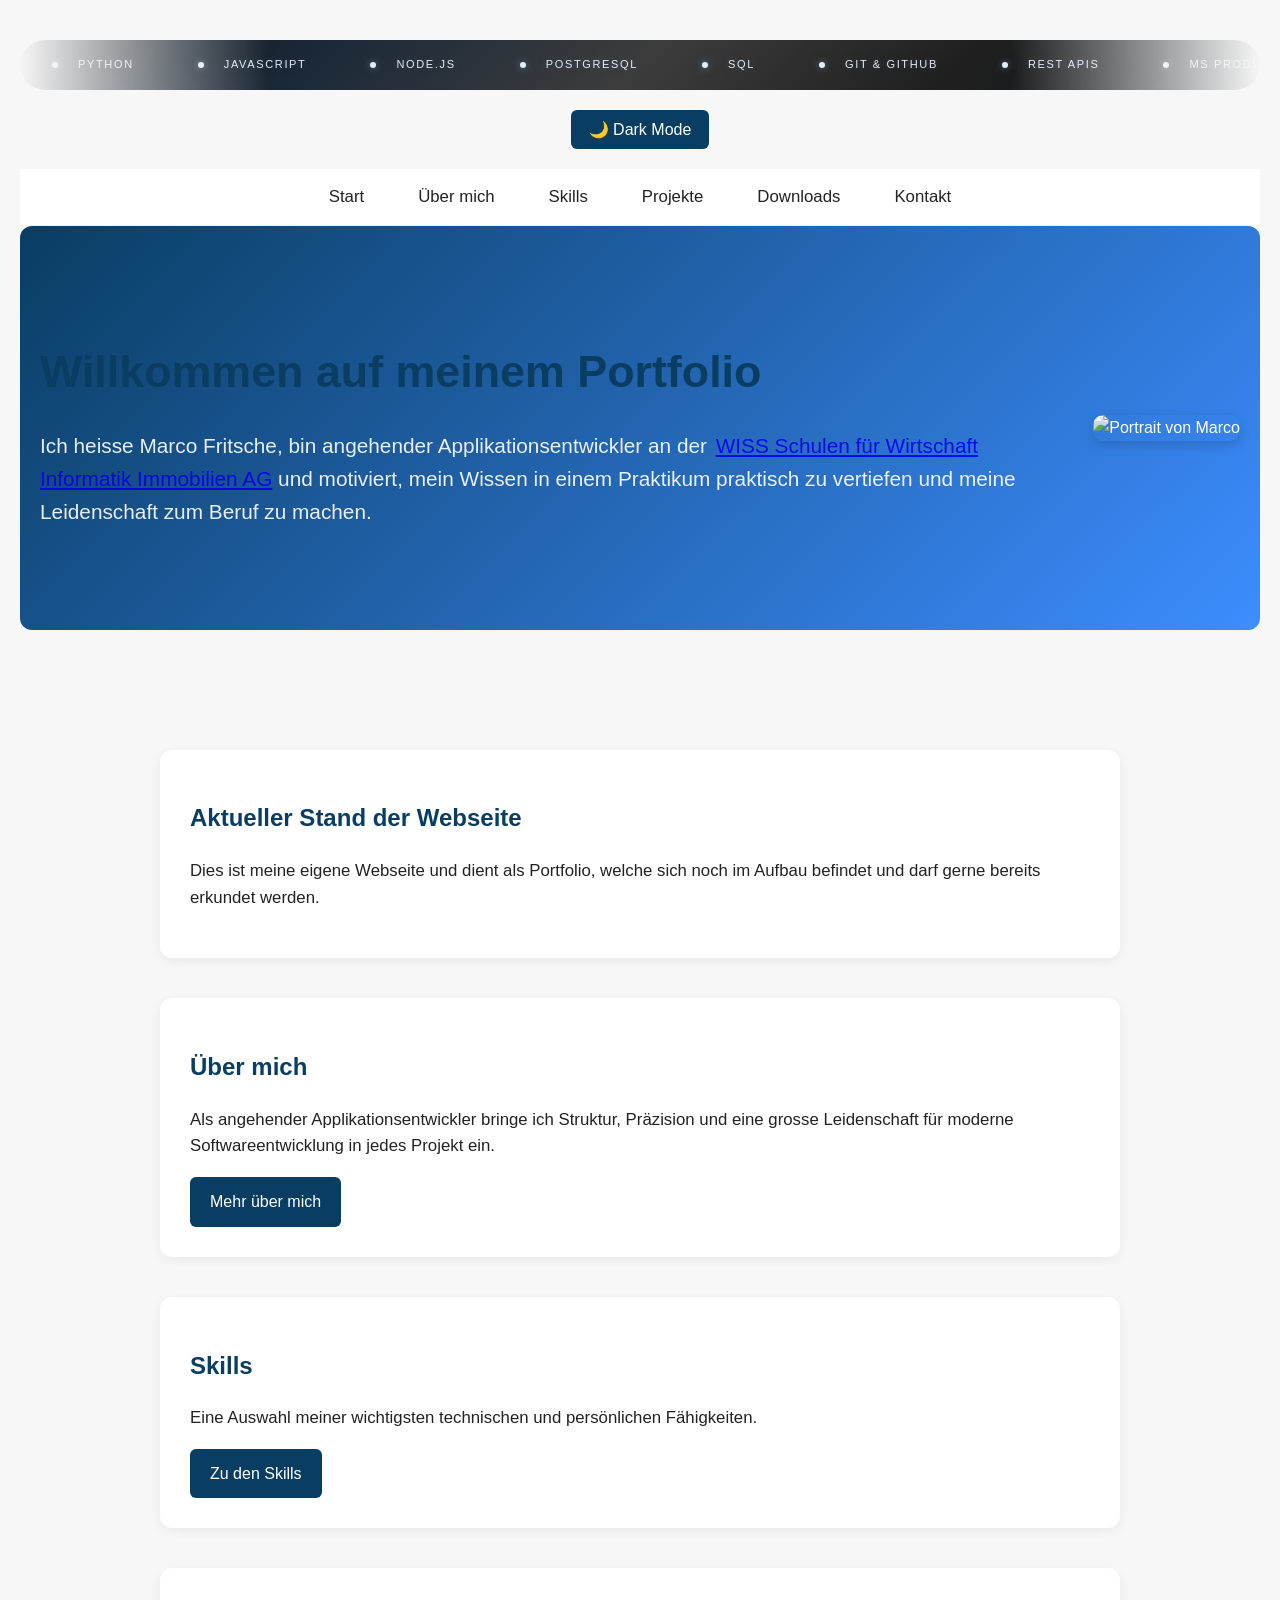
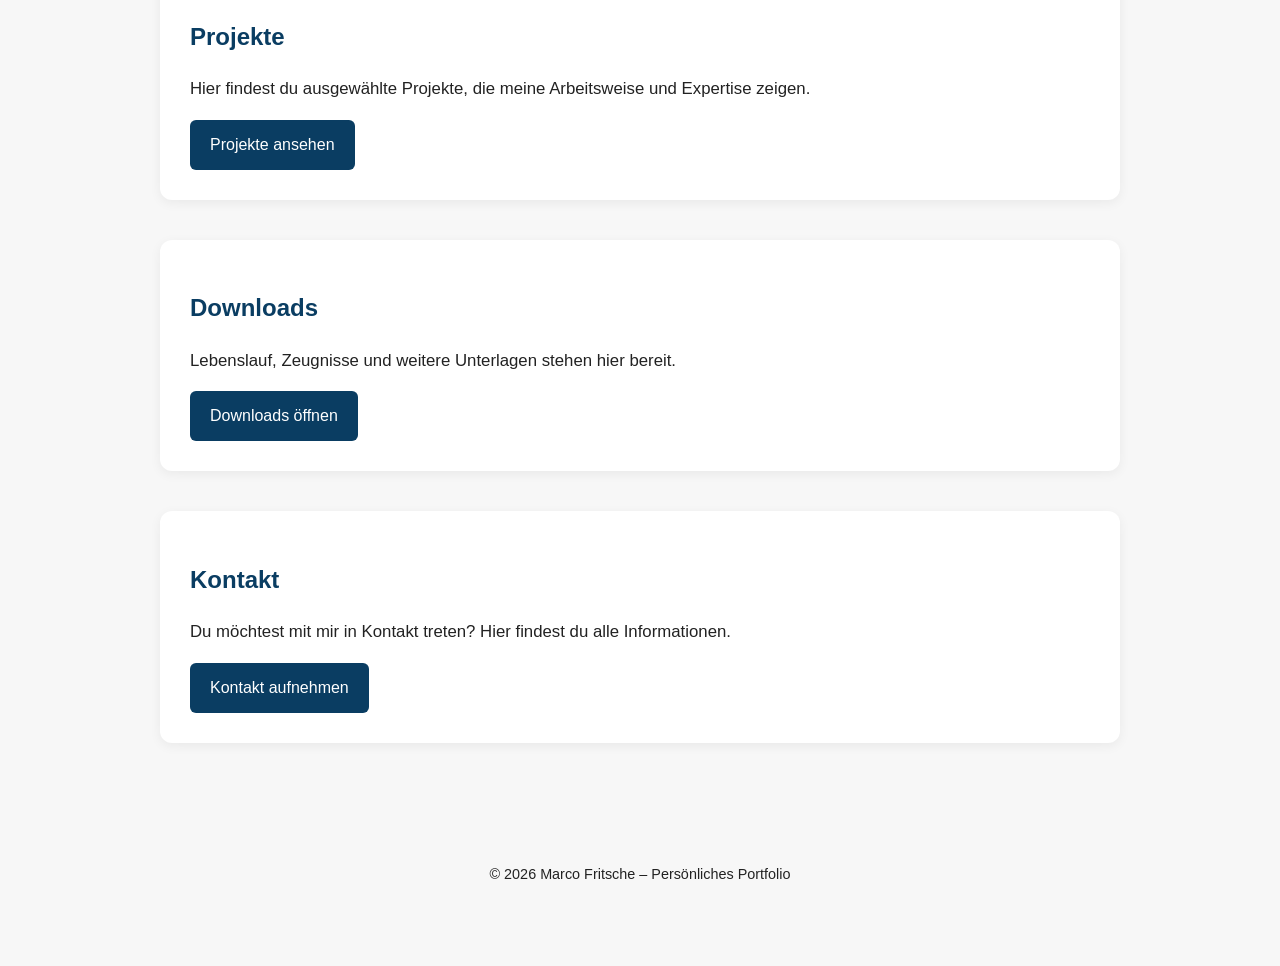
==== index.html @ 76f6f0ca "Löschung der Loginseason" ====
<!DOCTYPE html>
<html lang="de">
<head>
  <meta charset="UTF-8">
  <meta name="viewport" content="width=device-width, initial-scale=1.0">
  <title>Portfolio – Marco</title>
  <link rel="stylesheet" href="style.css">
</head>
<body>

<!-- Marquee -->
<div class="marquee-wrapper">
  <div class="marquee-track">
    <!-- doubled for seamless loop -->
    <span class="marquee-item"><span class="marquee-dot"></span>Python</span>
    <span class="marquee-item"><span class="marquee-dot"></span>JavaScript</span>
    <span class="marquee-item"><span class="marquee-dot"></span>Node.js</span>
    <span class="marquee-item"><span class="marquee-dot"></span>PostgreSQL</span>
    <span class="marquee-item"><span class="marquee-dot"></span>SQL</span>
    <span class="marquee-item"><span class="marquee-dot"></span>Git & GitHub</span>
    <span class="marquee-item"><span class="marquee-dot"></span>REST APIs</span>
    <span class="marquee-item"><span class="marquee-dot"></span>MS Products</span>
    <span class="marquee-item"><span class="marquee-dot"></span>Virtualisierung (VMware & VirtualBox)</span>
    <!-- zweiter Durchlauf -->
    <span class="marquee-item"><span class="marquee-dot"></span>Python</span>
    <span class="marquee-item"><span class="marquee-dot"></span>JavaScript</span>
    <span class="marquee-item"><span class="marquee-dot"></span>Node.js</span>
    <span class="marquee-item"><span class="marquee-dot"></span>PostgreSQL</span>
    <span class="marquee-item"><span class="marquee-dot"></span>SQL</span>
    <span class="marquee-item"><span class="marquee-dot"></span>Git & GitHub</span>
    <span class="marquee-item"><span class="marquee-dot"></span>REST APIs</span>
    <span class="marquee-item"><span class="marquee-dot"></span>MS Products</span>
    <span class="marquee-item"><span class="marquee-dot"></span>Virtualisierung (VMware & VirtualBox)</span>
  </div>
</div>


<button id="theme-toggle" class="theme-btn">🌙 Dark Mode</button>

<!-- Navigation -->
<nav>
  <ul>
    <li><a href="index.html">Start</a></li>
    <li><a href="ueber-mich.html">Über mich</a></li>
    <li><a href="skills.html">Skills</a></li>
    <li><a href="projekte.html">Projekte</a></li>
    <li><a href="downloads.html">Downloads</a></li>
    <li><a href="kontakt.html">Kontakt</a></li>
  </ul>
</nav>

<!-- Hero-Banner -->
<header class="hero">
  <div class="hero-content">

    <div class="hero-text">
      <h1>Willkommen auf meinem Portfolio</h1>
      <p>Ich heisse Marco Fritsche, bin angehender Applikationsentwickler an der 
        <a href="https://www.wiss.ch/de-CH" target="_blank">WISS Schulen für Wirtschaft Informatik Immobilien AG</a> 
        und motiviert, mein Wissen in einem Praktikum praktisch zu vertiefen und meine Leidenschaft zum Beruf zu machen.
      </p>
    </div>

    <div class="hero-image">
      <img src="images/Bewerbungsfoto_MarcoFritsche.jpg" alt="Portrait von Marco">
    </div>

  </div>
</header>



<!-- Hauptinhalt -->
<main class="page">

  <section class="info-accent">
    <h2>Aktueller Stand der Webseite</h2>
    <p>Dies ist meine eigene Webseite und dient als Portfolio, welche sich noch im Aufbau befindet und darf gerne bereits erkundet werden.</p>
  </section>

  
  <section>
    <h2>Über mich</h2>
    <p>
      Als angehender Applikationsentwickler bringe ich Struktur, Präzision und eine grosse Leidenschaft für moderne Softwareentwicklung in jedes Projekt ein.
    </p>
    <a class="btn" href="ueber-mich.html">Mehr über mich</a>
  </section>

  <section>
    <h2>Skills</h2>
    <p>Eine Auswahl meiner wichtigsten technischen und persönlichen Fähigkeiten.</p>
    <a class="btn" href="skills.html">Zu den Skills</a>
  </section>

  <section>
    <h2>Projekte</h2>
    <p>Hier findest du ausgewählte Projekte, die meine Arbeitsweise und Expertise zeigen.</p>
    <a class="btn" href="projekte.html">Projekte ansehen</a>
  </section>

  <section>
    <h2>Downloads</h2>
    <p>Lebenslauf, Zeugnisse und weitere Unterlagen stehen hier bereit.</p>
    <a class="btn" href="downloads.html">Downloads öffnen</a>
  </section>

  <section>
    <h2>Kontakt</h2>
    <p>Du möchtest mit mir in Kontakt treten? Hier findest du alle Informationen.</p>
    <a class="btn" href="kontakt.html">Kontakt aufnehmen</a>
  </section>

</main>

<footer>
  © 2026 Marco Fritsche – Persönliches Portfolio
</footer>

<script>
  // Gespeichertes Theme beim Laden der Seite wiederherstellen
  const savedTheme = localStorage.getItem('theme');
  if (savedTheme === 'dark') {
    document.body.classList.add('dark');
  }

  // Toggle-Button-Funktion
  const toggle = document.getElementById('theme-toggle');
  toggle.addEventListener('click', () => {
    document.body.classList.toggle('dark');
    const isDark = document.body.classList.contains('dark');
    
    // Status in localStorage speichern
    localStorage.setItem('theme', isDark ? 'dark' : 'light');
    
    // Button-Text aktualisieren
    toggle.textContent = isDark ? '☀️ Light Mode' : '🌙 Dark Mode';
  });
  
  // Button-Text initial anpassen
  toggle.textContent = document.body.classList.contains('dark') ? '☀️ Light Mode' : '🌙 Dark Mode';
</script>
</body>
</html>
---- style.css ----
/* ------------------------------------
   Farbvariablen (Light & Dark Mode)
------------------------------------ */
:root {
  --bg: #F7F7F7;
  --text: #222;
  --card: #FFFFFF;
  --nav-bg: #FFFFFF;
  --accent: #0A3D62;
  --accent-light: #3C8DFF;
  --shadow: rgba(0,0,0,0.06);
}

.dark {
  --bg: #0E1117;
  --text: #E6E6E6;
  --card: #161B22;
  --nav-bg: #161B22;
  --accent: #3C8DFF;
  --accent-light: #62A0FF;
  --shadow: rgba(0,0,0,0.25);
}

/* ------------------------------------
   Grundlayout & Typografie
------------------------------------ */
body {
  margin: 0;
  padding: 40px 20px;
  font-family: "Inter", Arial, sans-serif;
  background-color: var(--bg);
  color: var(--text);
  line-height: 1.6;
  transition: background-color 0.35s ease, color 0.35s ease;
}

h1, h2, h3 {
  font-weight: 600;
  color: var(--accent);
  transition: color 0.35s ease;
}

p, li {
  font-size: 1.05rem;
}

/* ------------------------------------
   Navigation
------------------------------------ */
nav {
  background-color: var(--nav-bg);
  border-bottom: 1px solid var(--shadow);
  position: sticky;
  top: 0;
  z-index: 100;
  transition: background-color 0.35s ease, border-color 0.35s ease;
}

nav ul {
  list-style: none;
  margin: 0;
  padding: 15px 20px;
  display: flex;
  gap: 30px;
  justify-content: center;
}

nav a {
  text-decoration: none;
  color: var(--text);
  font-weight: 500;
  padding: 8px 12px;
  border-radius: 6px;
  transition: 0.25s ease;
}

nav a:hover {
  background-color: var(--accent-light);
  color: white;
}


/* Scrolling marquee */

.marquee-wrapper {
  position: relative;
  overflow: hidden;
  padding: 16px 0;
  border-radius: 28px;

  /* Edler, dominanter Premium-Verlauf */
  background: linear-gradient(
  135deg,
  #0a0f14 0%,
  #1c2a38 25%,
  #3c3c3c 50%,
  #1f1f1f 75%,
  #0f141a 100%
);

  /* Außen-Fade für den „Spotlight“-Look */
  -webkit-mask-image: radial-gradient(circle, rgba(0,0,0,1) 60%, rgba(0,0,0,0) 100%);
  mask-image: radial-gradient(circle, rgba(0,0,0,1) 60%, rgba(0,0,0,0) 100%);

}

/* Fade links + rechts */
.marquee-wrapper::before,
.marquee-wrapper::after {
  content: "";
  position: absolute;
  top: 0;
  width: 80px;
  height: 100%;
  pointer-events: none;
  z-index: 2;
}

.marquee-wrapper::before {
  left: 0;
  background: linear-gradient(to right, var(--surface), transparent);
}

.marquee-wrapper::after {
  right: 0;
  background: linear-gradient(to left, var(--surface), transparent);
}

/* Text lesbar & edel */
.marquee-item {
  color: #e3edf7;
  text-shadow: 0 0 8px rgba(140,180,220,0.25);

}


.marquee-track {
  display: flex;
  gap: 0;
  animation: marquee 20s linear infinite;
  white-space: nowrap;
}

.marquee-item {
  display: flex;
  align-items: center;
  gap: 20px;
  padding: 0 32px;
  font-size: 11px;
  letter-spacing: 0.15em;
  text-transform: uppercase;
}

.marquee-dot {
  width: 6px;
  height: 6px;
  background: #e3edf7; /* gleiche Farbe wie der Text */
  border-radius: 50%;
  flex-shrink: 0;

    /* Premium-Glow, abgestimmt auf den Text */
  box-shadow: 
    0 0 6px rgba(140,180,220,0.45),
    0 0 12px rgba(140,180,220,0.25);
}

/* Loop-Animation */
@keyframes marquee {
  0% {
    transform: translateX(0);
  }
  100% {
    transform: translateX(-50%);
  }
}

/* ------------------------------------
   Dark Mode Button
------------------------------------ */
.theme-btn {
  display: block;
  margin: 20px auto;
  padding: 10px 18px;
  background: var(--accent);
  color: white;
  border: none;
  border-radius: 6px;
  cursor: pointer;
  font-size: 1rem;
  font-weight: 500;
  transition: background 0.3s ease, transform 0.2s ease;
}

.theme-btn:hover {
  background: var(--accent-light);
  transform: translateY(-2px);
}

/* ------------------------------------
   Hero-Banner
------------------------------------ */
.hero {
  background: linear-gradient(135deg, var(--accent), var(--accent-light));
  color: white;
  padding: 80px 20px;
  text-align: center;
  border-radius: 12px;
  margin-bottom: 40px;
  transition: background 0.35s ease;
}

.hero h1 {
  font-size: 2.8rem;
  margin-bottom: 10px;
}

.hero p {
  font-size: 1.3rem;
  opacity: 0.9;
}

.hero-content {
    display: flex;
    align-items: center;
    justify-content: space-between;
    gap: 2.5rem;
    max-width: 1200px;
    margin: 0 auto;
    text-align: left; /* wichtig, damit der Text nicht zentriert bleibt */
}

.hero-text {
    flex: 1;
}

.hero-image img {
    width: 220px;              /* kleiner, aber ausdrucksstark */
    border-radius: 10px;       /* moderner Look */
    object-fit: cover;
    box-shadow: 0 4px 12px rgba(0,0,0,0.15); /* subtiler Tiefeneffekt */
}


/* ------------------------------------
   Page Wrapper
------------------------------------ */
.page {
  max-width: 1100px;
  margin: 0 auto;
  padding: 40px 20px;
}

/* ------------------------------------
   Container & Karten
------------------------------------ */
section {
  max-width: 900px;
  margin: 40px auto;
  background: var(--card);
  padding: 30px;
  border-radius: 12px;
  box-shadow: 0 3px 12px var(--shadow);
  transition: background-color 0.35s ease, box-shadow 0.35s ease;
}

/* ------------------------------------
   Grid-Layout für Projekte
------------------------------------ */
.grid {
  display: grid;
  grid-template-columns: repeat(auto-fit, minmax(260px, 1fr));
  gap: 25px;
}

.card {
  background: var(--card);
  padding: 20px;
  border-radius: 10px;
  box-shadow: 0 2px 10px var(--shadow);
  transition: 0.25s ease, background-color 0.35s ease, box-shadow 0.35s ease;
}

.card:hover {
  transform: translateY(-5px);
  box-shadow: 0 6px 18px var(--shadow);
}

/* ------------------------------------
   Buttons
------------------------------------ */
.btn {
  display: inline-block;
  padding: 12px 20px;
  background-color: var(--accent);
  color: white;
  border-radius: 6px;
  text-decoration: none;
  font-weight: 500;
  transition: 0.25s ease;
}

.btn:hover {
  background-color: var(--accent-light);
}

/* ------------------------------------
   Footer
------------------------------------ */
footer {
  text-align: center;
  padding: 40px;
  color: var(--text);
  font-size: 0.9rem;
  transition: color 0.35s ease;
}
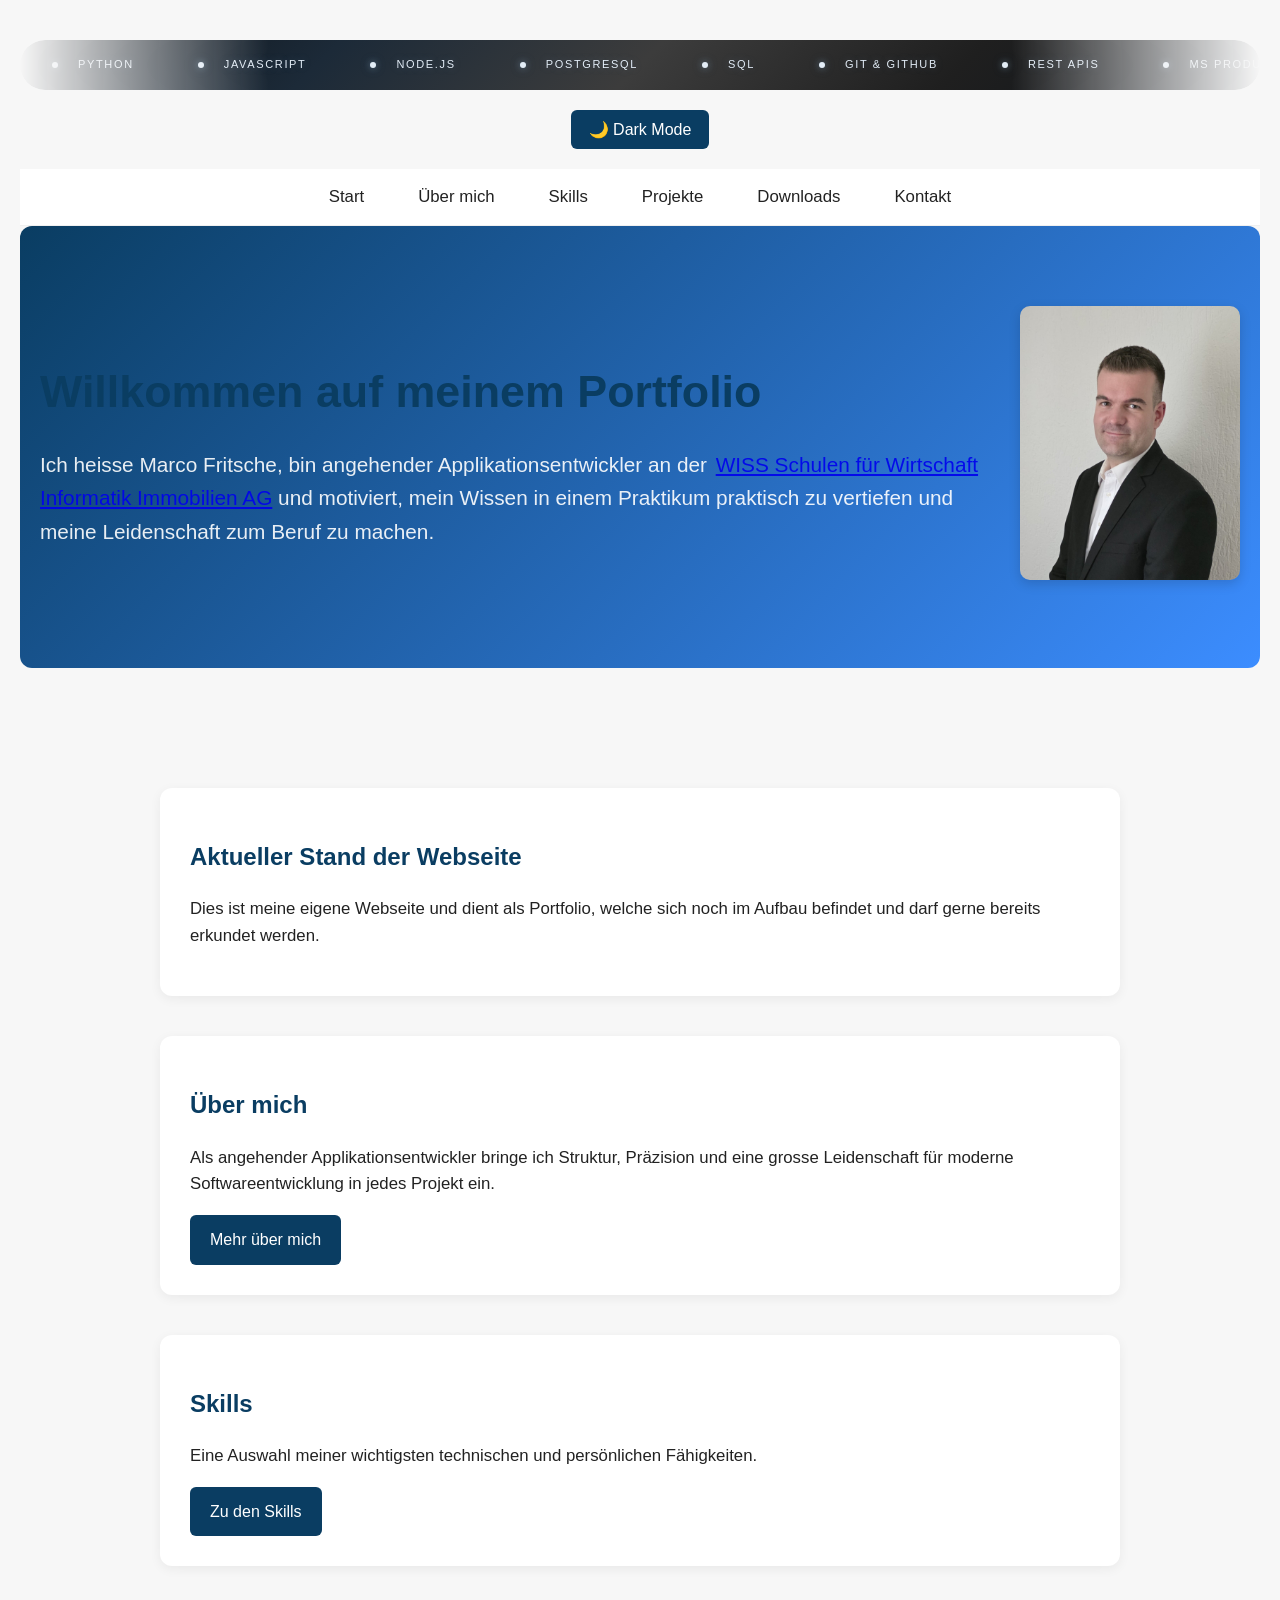
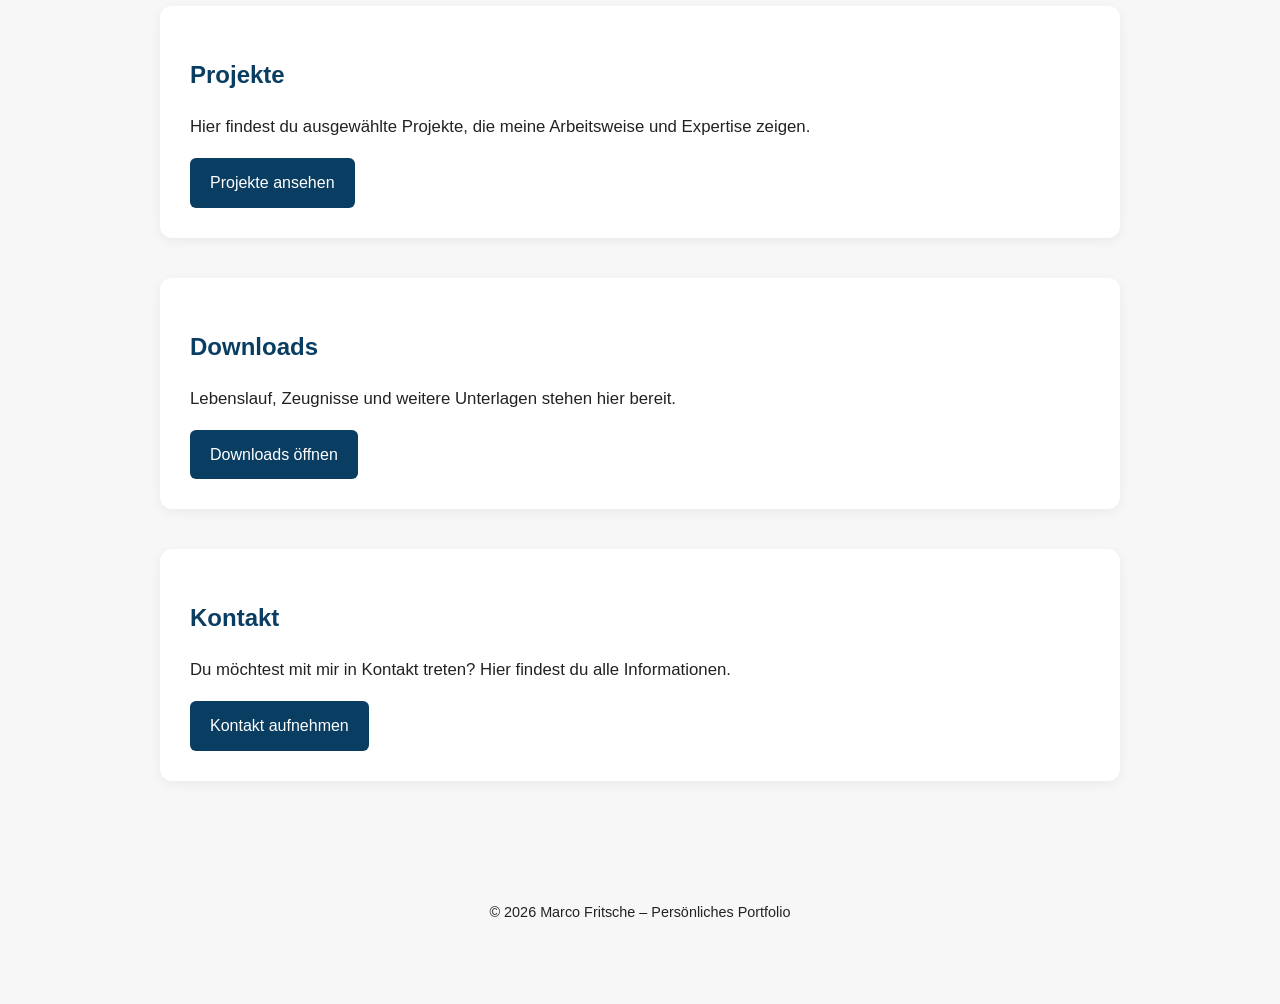
==== commit 26a4796d: "fix" ====
--- a/index.html
+++ b/index.html
@@ -62,7 +62,7 @@
     </div>
 
     <div class="hero-image">
-      <img src="images/Bewerbungsfoto_MarcoFritsche.jpg" alt="Portrait von Marco">
+      <img src="assets/images/Bewerbungsfoto_MarcoFritsche.jpg" alt="Portrait von Marco">
     </div>
 
   </div>
--- a/style.css
+++ b/style.css
@@ -313,3 +313,50 @@
   font-size: 0.9rem;
   transition: color 0.35s ease;
 }
+
+/* Über-mich Hero Section */
+.about-hero {
+  display: flex;
+  align-items: center;
+  justify-content: space-between;
+  padding: 4rem 2rem;
+  gap: 3rem;
+  background: var(--bg);
+}
+
+.about-hero-text h1 {
+  font-size: 3.5rem;
+  font-weight: 800;
+  margin-bottom: 1rem;
+  color: var(--text);
+}
+
+.about-hero-text p {
+  font-size: 1.2rem;
+  color: var(--text-light);
+  max-width: 480px;
+}
+
+.about-hero-photo img {
+  width: 100%;
+  max-width: 260px; /* maximale Bildbreite */
+  height: auto;
+  border-radius: 50%;
+  object-fit: cover;
+  box-shadow: 0 15px 35px rgba(0,0,0,0.15);
+}
+
+
+/* Responsive */
+@media (max-width: 900px) {
+  .about-hero {
+    flex-direction: column-reverse;
+    text-align: center;
+    padding: 3rem 1.5rem;
+  }
+
+  .about-hero-photo img {
+    width: 200px;
+    height: 200px;
+  }
+}
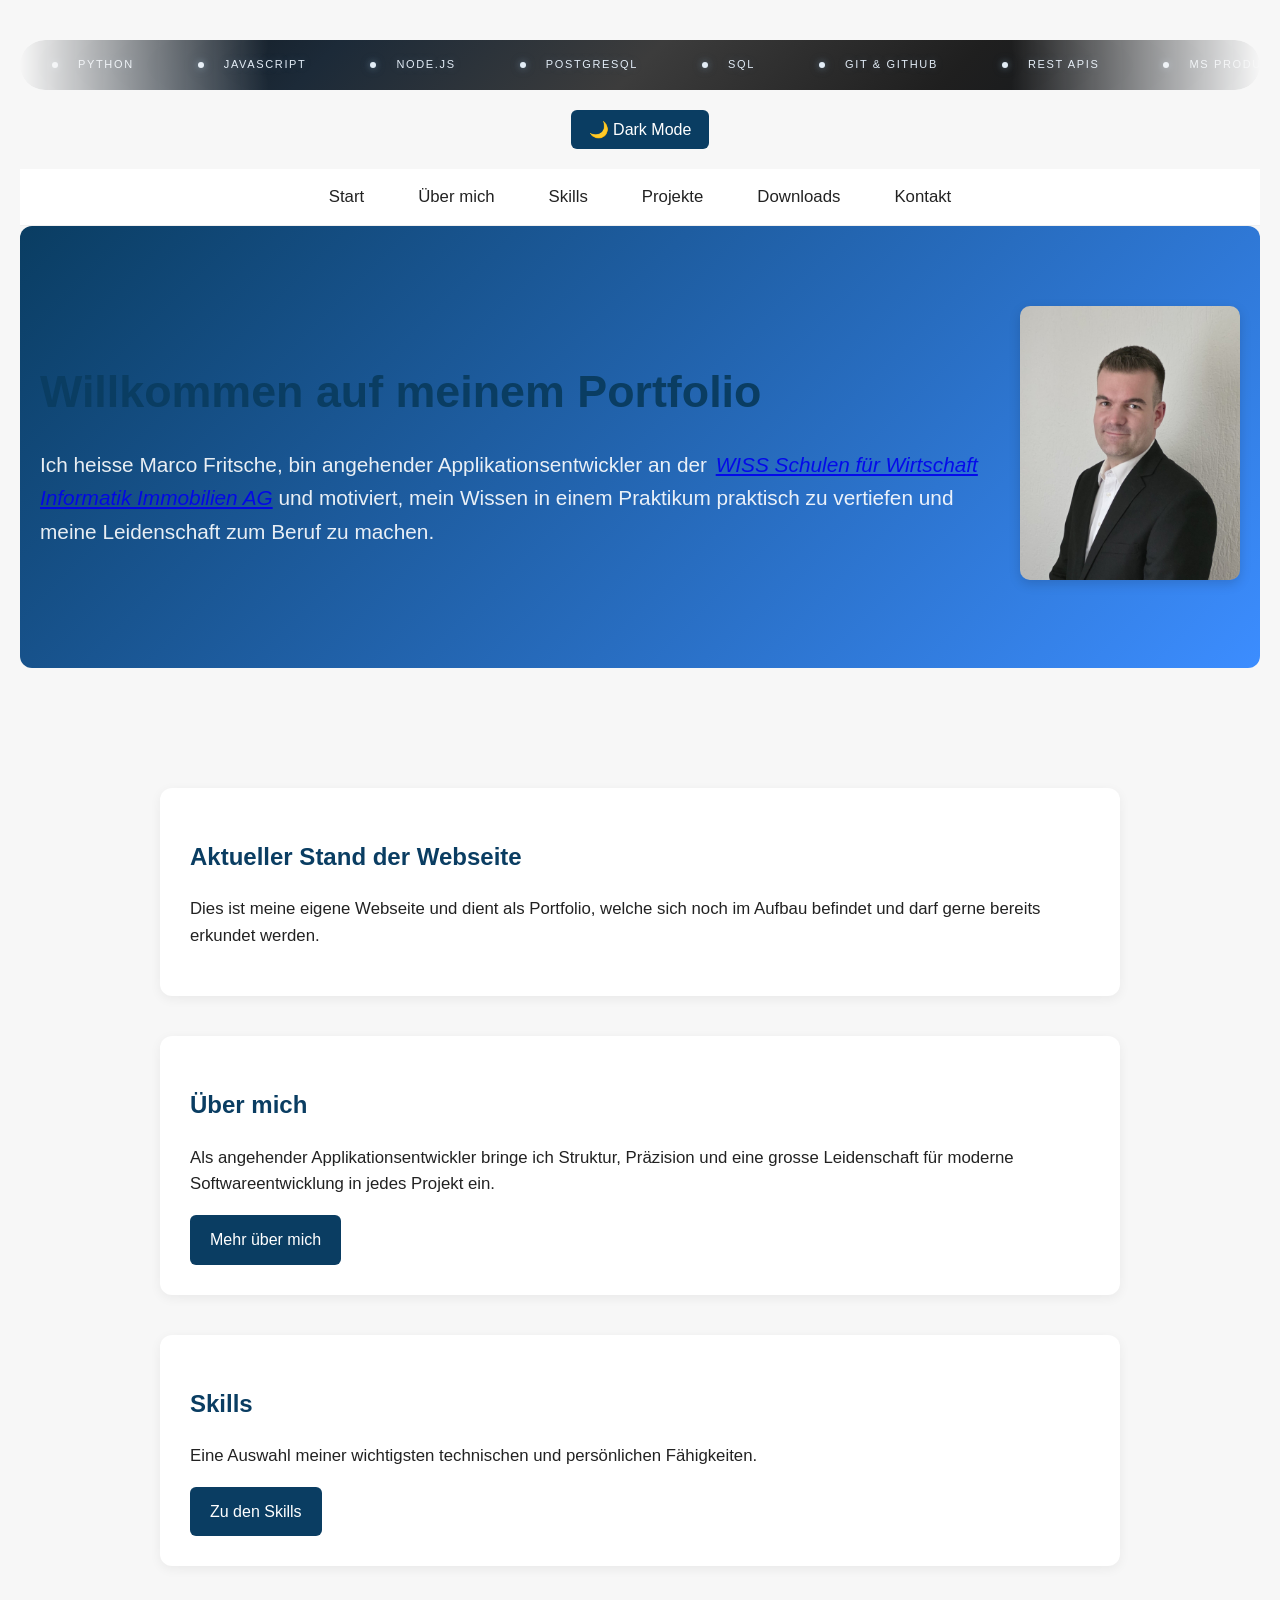
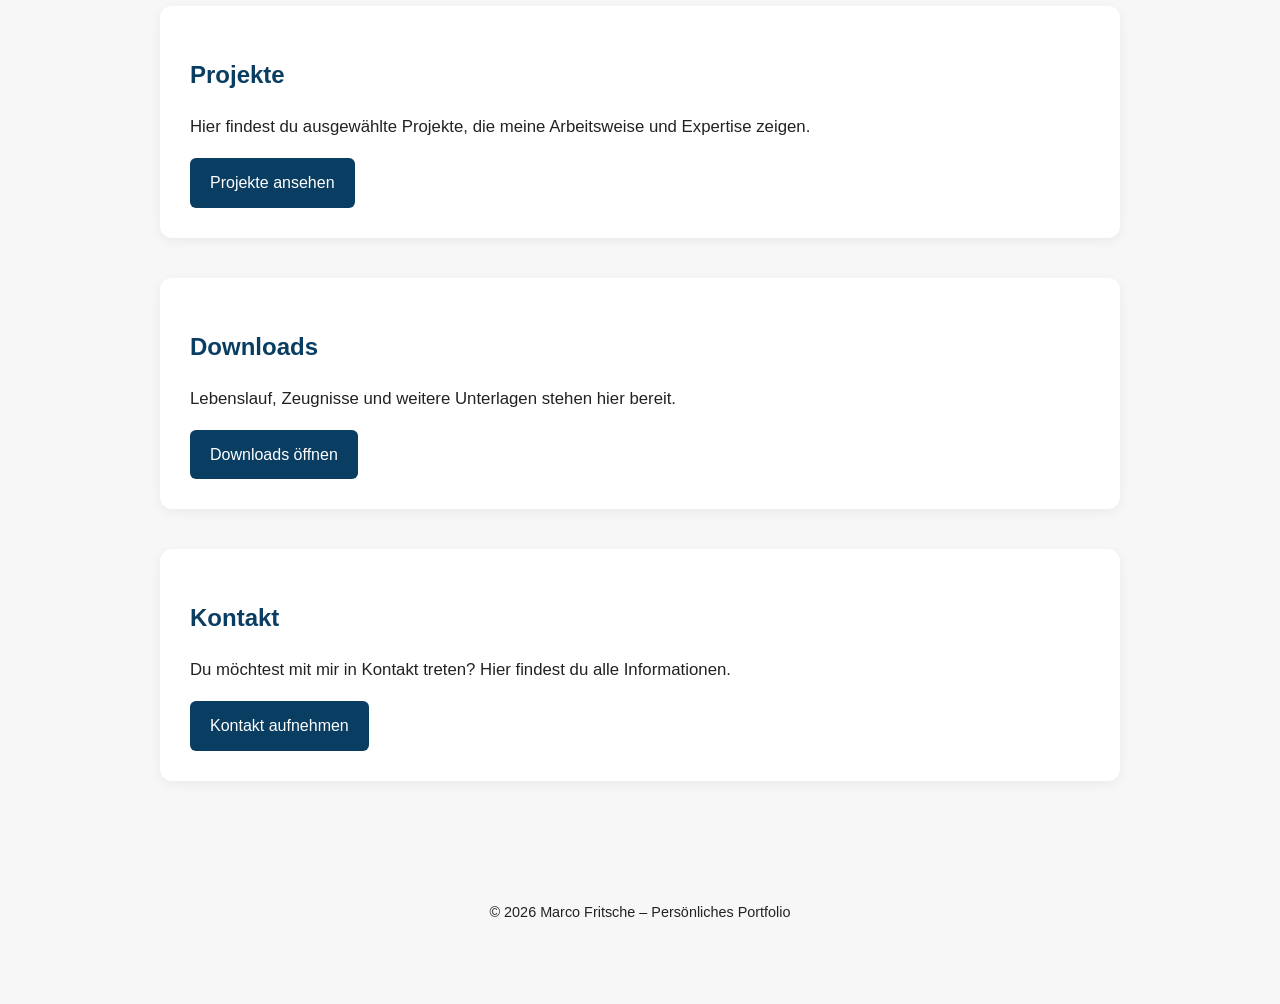
==== commit a5763288: "fix" ====
--- a/index.html
+++ b/index.html
@@ -56,7 +56,7 @@
     <div class="hero-text">
       <h1>Willkommen auf meinem Portfolio</h1>
       <p>Ich heisse Marco Fritsche, bin angehender Applikationsentwickler an der 
-        <a href="https://www.wiss.ch/de-CH" target="_blank">WISS Schulen für Wirtschaft Informatik Immobilien AG</a> 
+        <a href="https://www.wiss.ch/de-CH" target="_blank"><em>WISS Schulen für Wirtschaft Informatik Immobilien AG</em></a> 
         und motiviert, mein Wissen in einem Praktikum praktisch zu vertiefen und meine Leidenschaft zum Beruf zu machen.
       </p>
     </div>
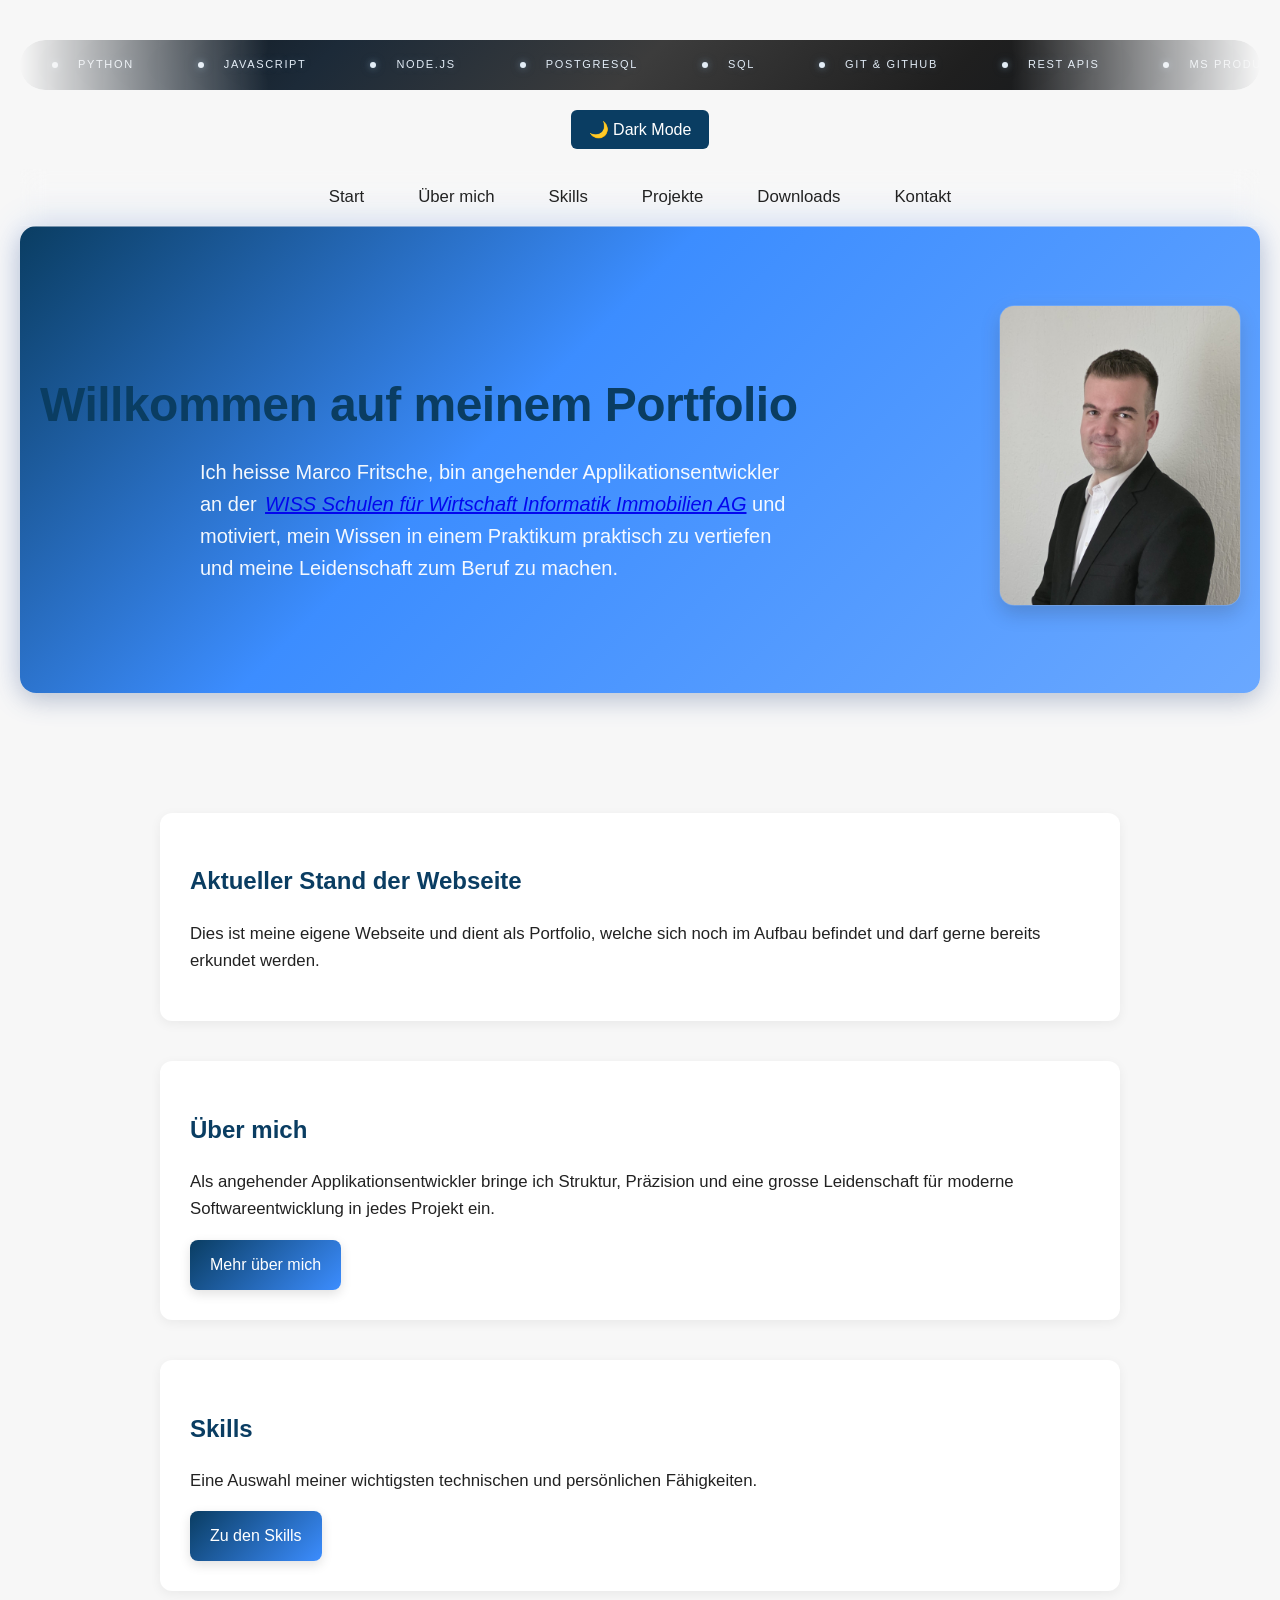
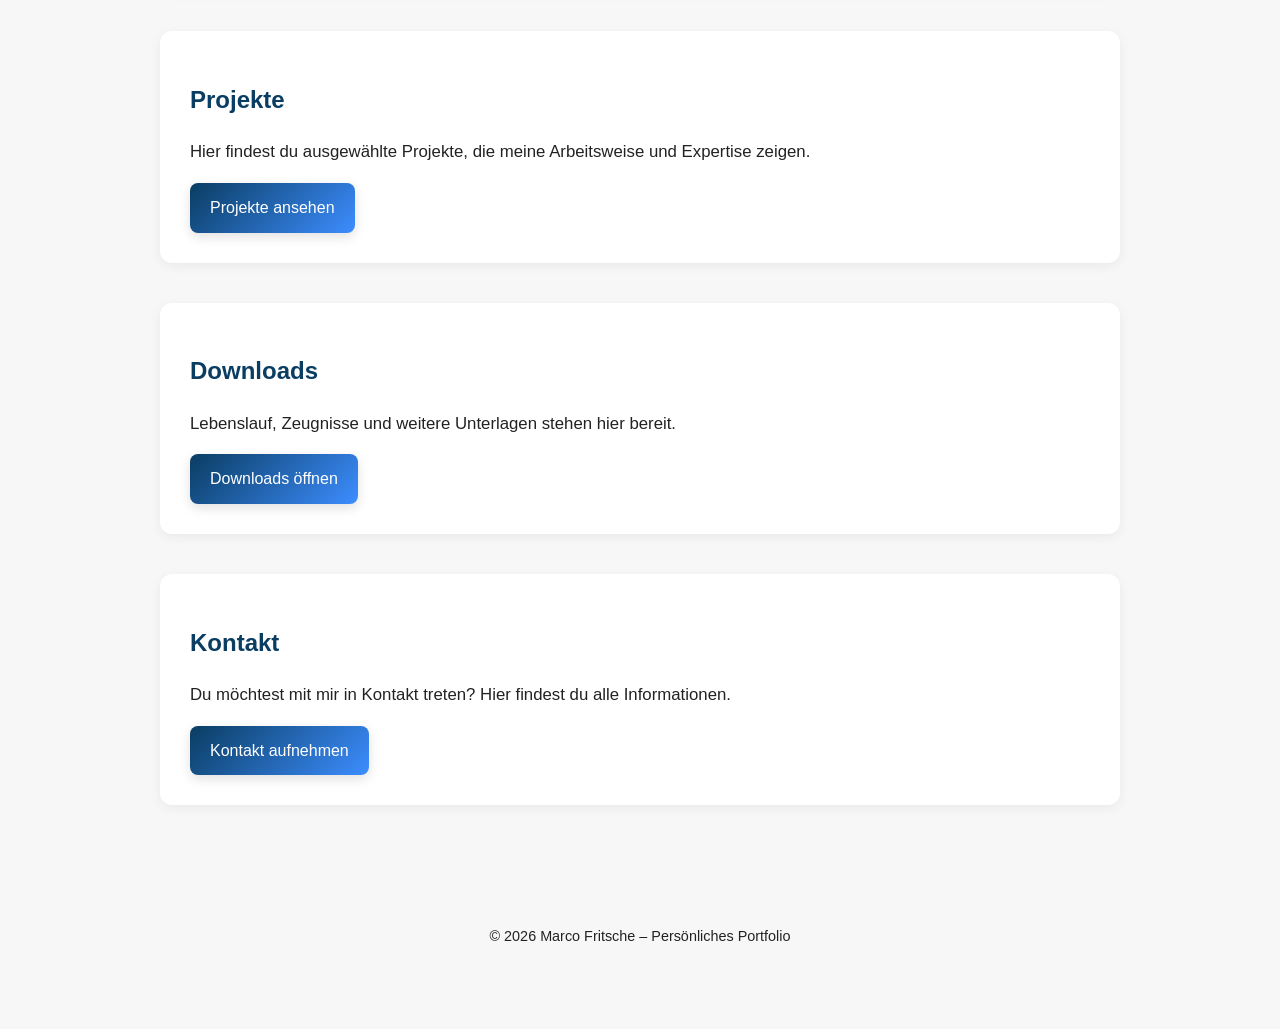
==== commit 57cae0e0: "ordnerstruktur" ====
--- a/index.html
+++ b/index.html
@@ -3,8 +3,13 @@
 <head>
   <meta charset="UTF-8">
   <meta name="viewport" content="width=device-width, initial-scale=1.0">
-  <title>Portfolio – Marco</title>
-  <link rel="stylesheet" href="style.css">
+  <title>Portfolio – Marco Fritsche</title>
+
+  <!-- Favicon -->
+  <link rel="icon" type="image/png" sizes="32x32" href="assets/icons/portfolio.png">
+  <link rel="icon" type="image/png" sizes="16x16" href="assets/icons/portfolio.png">
+
+  <link rel="stylesheet" href="css/style.css">
 </head>
 <body>
 
@@ -34,26 +39,24 @@
   </div>
 </div>
 
-
 <button id="theme-toggle" class="theme-btn">🌙 Dark Mode</button>
-
-<!-- Navigation -->
+  
 <nav>
   <ul>
     <li><a href="index.html">Start</a></li>
-    <li><a href="ueber-mich.html">Über mich</a></li>
-    <li><a href="skills.html">Skills</a></li>
-    <li><a href="projekte.html">Projekte</a></li>
-    <li><a href="downloads.html">Downloads</a></li>
-    <li><a href="kontakt.html">Kontakt</a></li>
+    <li><a href="pages/ueber-mich.html">Über mich</a></li>
+    <li><a href="pages/skills.html">Skills</a></li>
+    <li><a href="pages/projekte.html">Projekte</a></li>
+    <li><a href="pages/downloads.html">Downloads</a></li>
+    <li><a href="pages/kontakt.html">Kontakt</a></li>
   </ul>
 </nav>
 
 <!-- Hero-Banner -->
-<header class="hero">
+<header class="hero fade-in">
   <div class="hero-content">
 
-    <div class="hero-text">
+    <div class="hero-text fade-in">
       <h1>Willkommen auf meinem Portfolio</h1>
       <p>Ich heisse Marco Fritsche, bin angehender Applikationsentwickler an der 
         <a href="https://www.wiss.ch/de-CH" target="_blank"><em>WISS Schulen für Wirtschaft Informatik Immobilien AG</em></a> 
@@ -61,54 +64,49 @@
       </p>
     </div>
 
-    <div class="hero-image">
+    <div class="hero-image fade-in">
       <img src="assets/images/Bewerbungsfoto_MarcoFritsche.jpg" alt="Portrait von Marco">
     </div>
 
   </div>
 </header>
 
-
-
 <!-- Hauptinhalt -->
 <main class="page">
 
-  <section class="info-accent">
+  <section class="info-accent fade-in">
     <h2>Aktueller Stand der Webseite</h2>
     <p>Dies ist meine eigene Webseite und dient als Portfolio, welche sich noch im Aufbau befindet und darf gerne bereits erkundet werden.</p>
   </section>
 
-  
-  <section>
+  <section class="fade-in">
     <h2>Über mich</h2>
-    <p>
-      Als angehender Applikationsentwickler bringe ich Struktur, Präzision und eine grosse Leidenschaft für moderne Softwareentwicklung in jedes Projekt ein.
-    </p>
-    <a class="btn" href="ueber-mich.html">Mehr über mich</a>
+    <p>Als angehender Applikationsentwickler bringe ich Struktur, Präzision und eine grosse Leidenschaft für moderne Softwareentwicklung in jedes Projekt ein.</p>
+    <a class="btn" href="pages/ueber-mich.html">Mehr über mich</a>
   </section>
 
-  <section>
+  <section class="fade-in">
     <h2>Skills</h2>
     <p>Eine Auswahl meiner wichtigsten technischen und persönlichen Fähigkeiten.</p>
-    <a class="btn" href="skills.html">Zu den Skills</a>
+    <a class="btn" href="pages/skills.html">Zu den Skills</a>
   </section>
 
-  <section>
+  <section class="fade-in">
     <h2>Projekte</h2>
     <p>Hier findest du ausgewählte Projekte, die meine Arbeitsweise und Expertise zeigen.</p>
-    <a class="btn" href="projekte.html">Projekte ansehen</a>
+    <a class="btn" href="pages/projekte.html">Projekte ansehen</a>
   </section>
 
-  <section>
+  <section class="fade-in">
     <h2>Downloads</h2>
     <p>Lebenslauf, Zeugnisse und weitere Unterlagen stehen hier bereit.</p>
-    <a class="btn" href="downloads.html">Downloads öffnen</a>
+    <a class="btn" href="pages/downloads.html">Downloads öffnen</a>
   </section>
 
-  <section>
+  <section class="fade-in">
     <h2>Kontakt</h2>
     <p>Du möchtest mit mir in Kontakt treten? Hier findest du alle Informationen.</p>
-    <a class="btn" href="kontakt.html">Kontakt aufnehmen</a>
+    <a class="btn" href="pages/kontakt.html">Kontakt aufnehmen</a>
   </section>
 
 </main>
@@ -117,28 +115,37 @@
   © 2026 Marco Fritsche – Persönliches Portfolio
 </footer>
 
+<!-- Theme Script -->
 <script>
-  // Gespeichertes Theme beim Laden der Seite wiederherstellen
   const savedTheme = localStorage.getItem('theme');
   if (savedTheme === 'dark') {
     document.body.classList.add('dark');
   }
 
-  // Toggle-Button-Funktion
   const toggle = document.getElementById('theme-toggle');
   toggle.addEventListener('click', () => {
     document.body.classList.toggle('dark');
     const isDark = document.body.classList.contains('dark');
-    
-    // Status in localStorage speichern
     localStorage.setItem('theme', isDark ? 'dark' : 'light');
-    
-    // Button-Text aktualisieren
     toggle.textContent = isDark ? '☀️ Light Mode' : '🌙 Dark Mode';
   });
-  
-  // Button-Text initial anpassen
+
   toggle.textContent = document.body.classList.contains('dark') ? '☀️ Light Mode' : '🌙 Dark Mode';
 </script>
+
+<!-- Fade-In Script -->
+<script>
+  const observer = new IntersectionObserver((entries) => {
+    entries.forEach(entry => {
+      if (entry.isIntersecting) {
+        entry.target.classList.add('visible');
+        observer.unobserve(entry.target);
+      }
+    });
+  }, { threshold: 0.15 });
+
+  document.querySelectorAll('.fade-in').forEach(el => observer.observe(el));
+</script>
+
 </body>
-</html>
+</html>
--- a/css/style.css
+++ b/css/style.css
@@ -0,0 +1,504 @@
+/* ------------------------------------
+   Farbvariablen (Light & Dark Mode)
+------------------------------------ */
+:root {
+  --bg: #F7F7F7;
+  --text: #222;
+  --card: #FFFFFF;
+  --nav-bg: #FFFFFF;
+  --accent: #0A3D62;
+  --accent-light: #3C8DFF;
+  --shadow: rgba(0,0,0,0.06);
+}
+
+.dark {
+  --bg: #0E1117;
+  --text: #E6E6E6;
+  --card: #161B22;
+  --nav-bg: #161B22;
+  --accent: #3C8DFF;
+  --accent-light: #62A0FF;
+  --shadow: rgba(0,0,0,0.25);
+}
+
+/* ------------------------------------
+   Grundlayout & Typografie
+------------------------------------ */
+body {
+  margin: 0;
+  padding: 40px 20px;
+  font-family: "Inter", Arial, sans-serif;
+  background-color: var(--bg);
+  color: var(--text);
+  line-height: 1.6;
+  transition: background-color 0.35s ease, color 0.35s ease;
+}
+
+h1, h2, h3 {
+  font-weight: 600;
+  color: var(--accent);
+  transition: color 0.35s ease;
+}
+
+p, li {
+  font-size: 1.05rem;
+}
+
+/* ------------------------------------
+   Navigation
+------------------------------------ */
+nav {
+  position: sticky;
+  top: 0;
+  z-index: 100;
+
+  /* Glas-/Blur-Effekt */
+  backdrop-filter: blur(12px);
+  -webkit-backdrop-filter: blur(12px);
+
+  /* Transparenter Hintergrund für Glas-Look */
+  background: rgba(255, 255, 255, 0.08);
+
+  /* Dezente Linie unten */
+  border-bottom: 1px solid rgba(255, 255, 255, 0.12);
+
+  /* Sanfter Übergang */
+  transition: background-color 0.35s ease, border-color 0.35s ease;
+}
+
+
+nav ul {
+  list-style: none;
+  margin: 0;
+  padding: 15px 20px;
+  display: flex;
+  gap: 30px;
+  justify-content: center;
+}
+
+nav a {
+  text-decoration: none;
+  color: var(--text);
+  font-weight: 500;
+  padding: 8px 12px;
+  border-radius: 6px;
+  transition: 0.25s ease;
+}
+
+nav a:hover {
+  background-color: var(--accent-light);
+  color: white;
+}
+
+
+/* Scrolling marquee */
+
+.marquee-wrapper {
+  position: relative;
+  overflow: hidden;
+  padding: 16px 0;
+  border-radius: 28px;
+
+  /* Edler, dominanter Premium-Verlauf */
+  background: linear-gradient(
+  135deg,
+  #0a0f14 0%,
+  #1c2a38 25%,
+  #3c3c3c 50%,
+  #1f1f1f 75%,
+  #0f141a 100%
+);
+
+  /* Außen-Fade für den „Spotlight“-Look */
+  -webkit-mask-image: radial-gradient(circle, rgba(0,0,0,1) 60%, rgba(0,0,0,0) 100%);
+  mask-image: radial-gradient(circle, rgba(0,0,0,1) 60%, rgba(0,0,0,0) 100%);
+
+}
+
+/* Fade links + rechts */
+.marquee-wrapper::before,
+.marquee-wrapper::after {
+  content: "";
+  position: absolute;
+  top: 0;
+  width: 80px;
+  height: 100%;
+  pointer-events: none;
+  z-index: 2;
+}
+
+.marquee-wrapper::before {
+  left: 0;
+  background: linear-gradient(to right, var(--surface), transparent);
+}
+
+.marquee-wrapper::after {
+  right: 0;
+  background: linear-gradient(to left, var(--surface), transparent);
+}
+
+/* Text lesbar & edel */
+.marquee-item {
+  color: #e3edf7;
+  text-shadow: 0 0 8px rgba(140,180,220,0.25);
+
+}
+
+
+.marquee-track {
+  display: flex;
+  gap: 0;
+  animation: marquee 20s linear infinite;
+  white-space: nowrap;
+}
+
+.marquee-item {
+  display: flex;
+  align-items: center;
+  gap: 20px;
+  padding: 0 32px;
+  font-size: 11px;
+  letter-spacing: 0.15em;
+  text-transform: uppercase;
+}
+
+.marquee-dot {
+  width: 6px;
+  height: 6px;
+  background: #e3edf7; /* gleiche Farbe wie der Text */
+  border-radius: 50%;
+  flex-shrink: 0;
+
+    /* Premium-Glow, abgestimmt auf den Text */
+  box-shadow: 
+    0 0 6px rgba(140,180,220,0.45),
+    0 0 12px rgba(140,180,220,0.25);
+}
+
+/* Loop-Animation */
+@keyframes marquee {
+  0% {
+    transform: translateX(0);
+  }
+  100% {
+    transform: translateX(-50%);
+  }
+}
+
+/* ------------------------------------
+   Dark Mode Button
+------------------------------------ */
+.theme-btn {
+  display: block;
+  margin: 20px auto;
+  padding: 10px 18px;
+  background: var(--accent);
+  color: white;
+  border: none;
+  border-radius: 6px;
+  cursor: pointer;
+  font-size: 1rem;
+  font-weight: 500;
+  transition: background 0.3s ease, transform 0.2s ease;
+}
+
+.theme-btn:hover {
+  background: var(--accent-light);
+  transform: translateY(-2px);
+}
+
+/* ------------------------------------
+   Hero-Banner
+------------------------------------ */
+.hero {
+  background: linear-gradient(
+    135deg,
+    var(--accent) 0%,
+    var(--accent-light) 40%,
+    #6aa8ff 100%
+  );
+  color: white;
+  padding: 80px 20px;
+  text-align: center;
+  border-radius: 16px;
+  margin-bottom: 40px;
+  transition: background 0.35s ease;
+
+  /* Premium-Glow */
+  box-shadow:
+    0 8px 24px rgba(0, 0, 0, 0.15),
+    0 0 32px rgba(80, 140, 255, 0.25);
+}
+
+.hero h1 {
+  font-size: 3rem;
+  margin-bottom: 12px;
+  letter-spacing: -0.5px;
+}
+
+.hero p {
+  font-size: 1.25rem;
+  opacity: 0.95;
+  max-width: 600px;
+  margin: 0 auto;
+}
+
+.hero-content {
+  display: flex;
+  align-items: center;
+  justify-content: space-between;
+  gap: 2.5rem;
+  max-width: 1200px;
+  margin: 0 auto;
+  text-align: left;
+}
+
+.hero-text {
+  flex: 1;
+}
+
+.hero-image img {
+  width: 240px;
+  border-radius: 14px;
+  object-fit: cover;
+
+  /* Premium-Shadow */
+  box-shadow:
+    0 8px 20px rgba(0, 0, 0, 0.18),
+    0 0 24px rgba(255, 255, 255, 0.08);
+
+  /* Edle Outline */
+  outline: 1px solid rgba(255, 255, 255, 0.15);
+}
+
+
+/* ------------------------------------
+   Page Wrapper
+------------------------------------ */
+.page {
+  max-width: 1100px;
+  margin: 0 auto;
+  padding: 40px 20px;
+}
+
+/* ------------------------------------
+   Container & Karten
+------------------------------------ */
+section {
+  max-width: 900px;
+  margin: 40px auto;
+  background: var(--card);
+  padding: 30px;
+  border-radius: 12px;
+  box-shadow: 0 3px 12px var(--shadow);
+  transition: background-color 0.35s ease, box-shadow 0.35s ease;
+}
+
+/* ------------------------------------
+   Grid-Layout für Projekte
+------------------------------------ */
+.grid {
+  display: grid;
+  grid-template-columns: repeat(auto-fit, minmax(260px, 1fr));
+  gap: 25px;
+}
+
+.card {
+  background: rgba(255, 255, 255, 0.06);
+  backdrop-filter: blur(10px);
+  -webkit-backdrop-filter: blur(10px);
+
+  border: 1px solid rgba(255, 255, 255, 0.12);
+  border-radius: 14px;
+
+  padding: 1.5rem;
+  transition: transform 0.25s ease, box-shadow 0.25s ease;
+  box-shadow: 0 8px 20px rgba(0,0,0,0.08);
+}
+
+.card:hover {
+  transform: translateY(-6px);
+  box-shadow: 0 12px 28px rgba(0,0,0,0.12);
+}
+
+
+/* ------------------------------------
+   Buttons
+------------------------------------ */
+.btn {
+  display: inline-block;
+  padding: 12px 20px;
+  background: linear-gradient(135deg, var(--accent), var(--accent-light));
+  color: white;
+  border-radius: 8px;
+  text-decoration: none;
+  font-weight: 500;
+  transition: transform 0.25s ease, box-shadow 0.25s ease, background 0.35s ease;
+  box-shadow: 0 4px 12px rgba(0,0,0,0.12);
+}
+
+.btn:hover {
+  transform: translateY(-3px);
+  box-shadow: 0 8px 20px rgba(0,0,0,0.18);
+  background: linear-gradient(135deg, var(--accent-light), var(--accent));
+}
+
+.btn-outline {
+  display: inline-block;
+  padding: 12px 20px;
+  border: 2px solid var(--accent);
+  color: var(--accent);
+  border-radius: 8px;
+  text-decoration: none;
+  font-weight: 500;
+  transition: 0.25s ease;
+}
+
+.btn-outline:hover {
+  background: var(--accent);
+  color: white;
+  transform: translateY(-3px);
+  box-shadow: 0 8px 20px rgba(0,0,0,0.18);
+}
+
+
+/* ------------------------------------
+   Footer
+------------------------------------ */
+footer {
+  text-align: center;
+  padding: 40px;
+  color: var(--text);
+  font-size: 0.9rem;
+  transition: color 0.35s ease;
+}
+
+/* Über-mich Hero Section */
+.about-hero {
+  display: flex;
+  align-items: center;
+  justify-content: space-between;
+  padding: 4rem 2rem;
+  gap: 3rem;
+
+  /* Premium-Gradient, ruhiger als Startseite */
+  background: linear-gradient(
+    135deg,
+    var(--accent) 0%,
+    var(--accent-light) 35%,
+    #6aa8ff 90%
+  );
+
+  border-radius: 16px;
+
+  /* Subtiler Glow */
+  box-shadow:
+    0 8px 24px rgba(0, 0, 0, 0.15),
+    0 0 32px rgba(80, 140, 255, 0.25);
+
+  color: white;
+  transition: background 0.35s ease;
+}
+
+.about-hero-text h1 {
+  font-size: 3.2rem;
+  font-weight: 800;
+  margin-bottom: 1rem;
+  letter-spacing: -0.5px;
+  color: white;
+}
+
+.about-hero-text p {
+  font-size: 1.25rem;
+  opacity: 0.95;
+  max-width: 480px;
+  color: white;
+}
+
+.about-hero-photo img {
+  width: 260px;
+  height: 260px;
+  border-radius: 50%;
+  object-fit: cover;
+
+  /* Premium-Shadow */
+  box-shadow:
+    0 8px 20px rgba(0, 0, 0, 0.18),
+    0 0 24px rgba(255, 255, 255, 0.08);
+
+  /* Edle Outline */
+  outline: 1px solid rgba(255, 255, 255, 0.15);
+}
+
+
+/* ------------------------------------
+   Skill-Badges
+------------------------------------ */
+.skill-badges {
+  display: flex;
+  flex-wrap: wrap;
+  gap: 10px;
+  margin: 1rem 0;
+}
+
+.skill-badge {
+  padding: 6px 12px;
+  background: rgba(255, 255, 255, 0.06);
+  backdrop-filter: blur(8px);
+  -webkit-backdrop-filter: blur(8px);
+  border: 1px solid rgba(255, 255, 255, 0.12);
+  border-radius: 8px;
+  font-size: 0.95rem;
+  color: var(--text);
+  box-shadow: 0 4px 10px rgba(0,0,0,0.08);
+  transition: transform 0.25s ease, box-shadow 0.25s ease;
+}
+
+.skill-badge:hover {
+  transform: translateY(-3px);
+  box-shadow: 0 8px 20px rgba(0,0,0,0.12);
+}
+
+
+
+/* Responsive */
+@media (max-width: 768px) {
+  .hero-content {
+    flex-direction: column;
+    gap: 1.5rem;
+  }
+
+  .hero-text {
+    text-align: center;
+  }
+
+  .hero-image img {
+    width: 200px;
+    height: auto;
+  }
+}
+
+@media (max-width: 900px) {
+  .about-hero {
+    flex-direction: column-reverse;
+    text-align: center;
+    padding: 3rem 1.5rem;
+  }
+
+  .about-hero-photo img {
+    width: 200px;
+    height: 200px;
+  }
+}
+
+/* Micro‑Animationen beim Scrollen */
+.fade-in {
+  opacity: 0;
+  transform: translateY(20px);
+  transition: opacity 0.6s ease, transform 0.6s ease;
+}
+
+.fade-in.visible {
+  opacity: 1;
+  transform: translateY(0);
+}
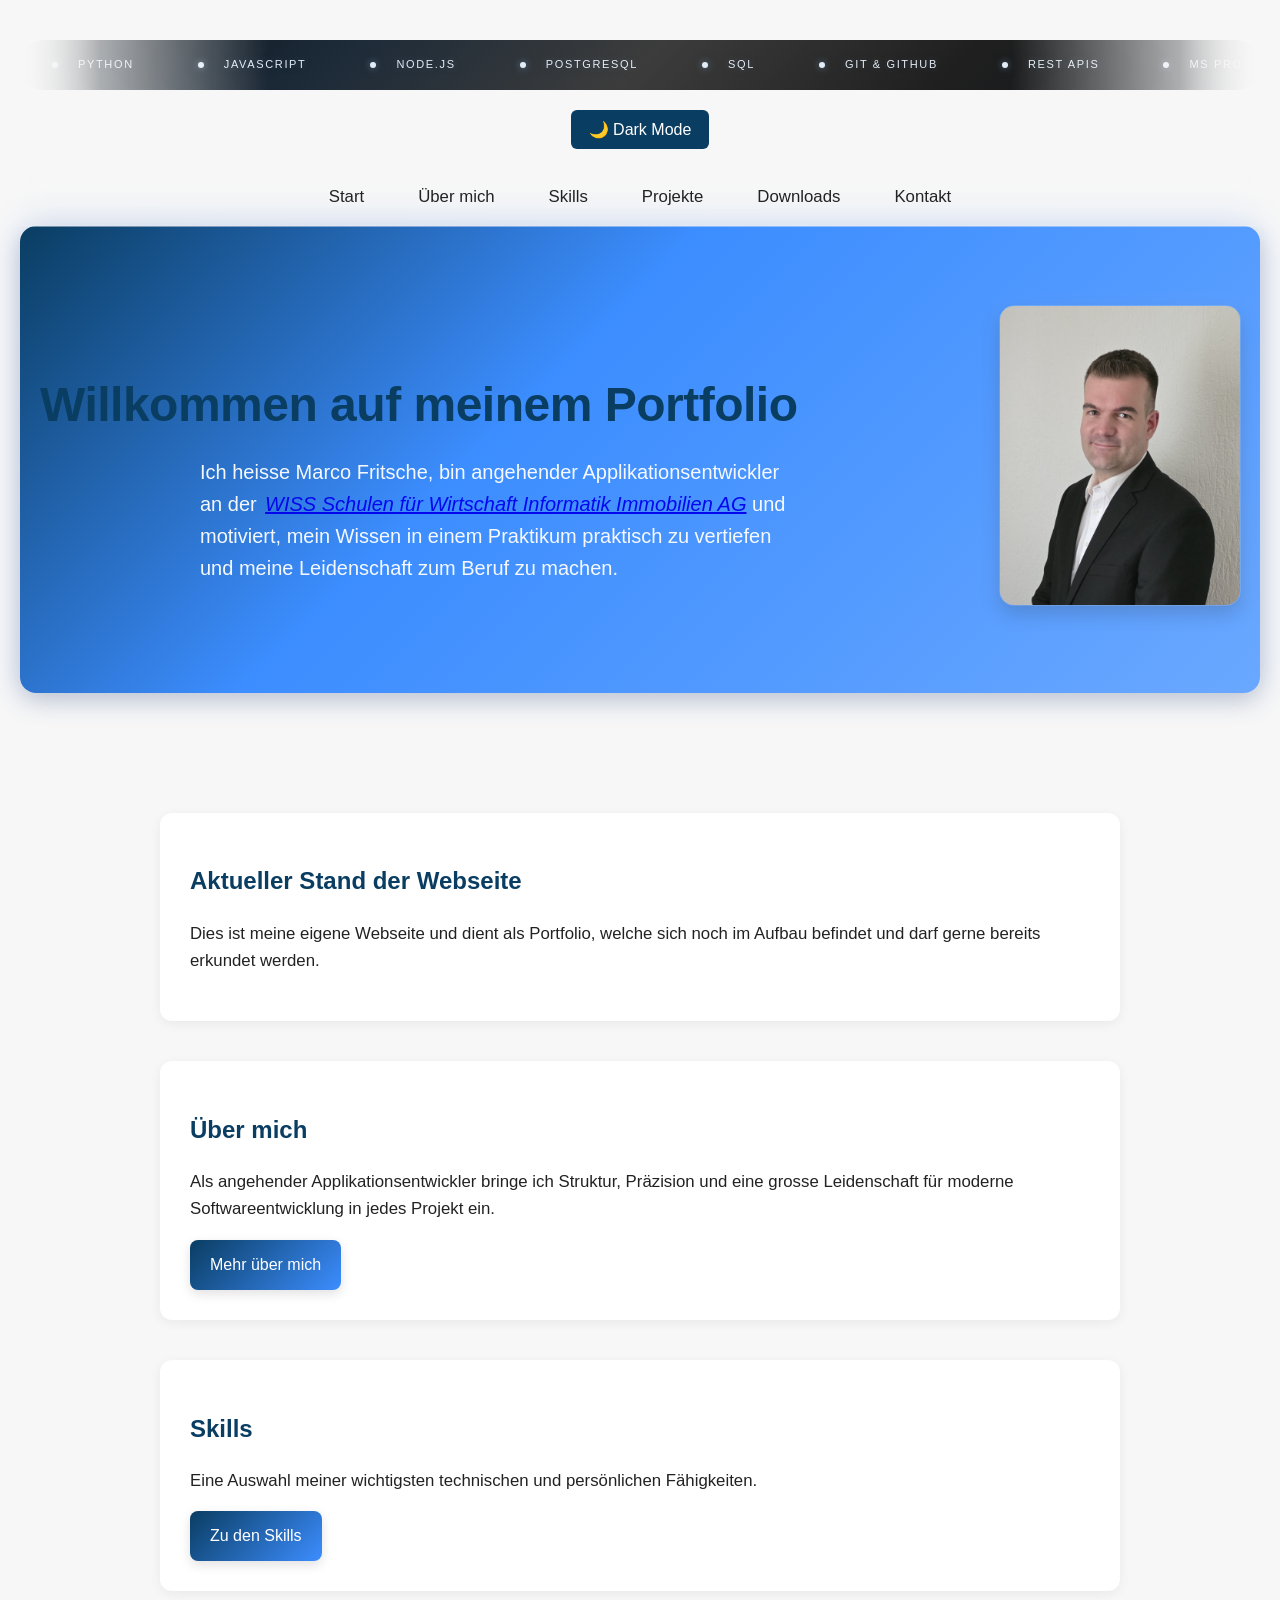
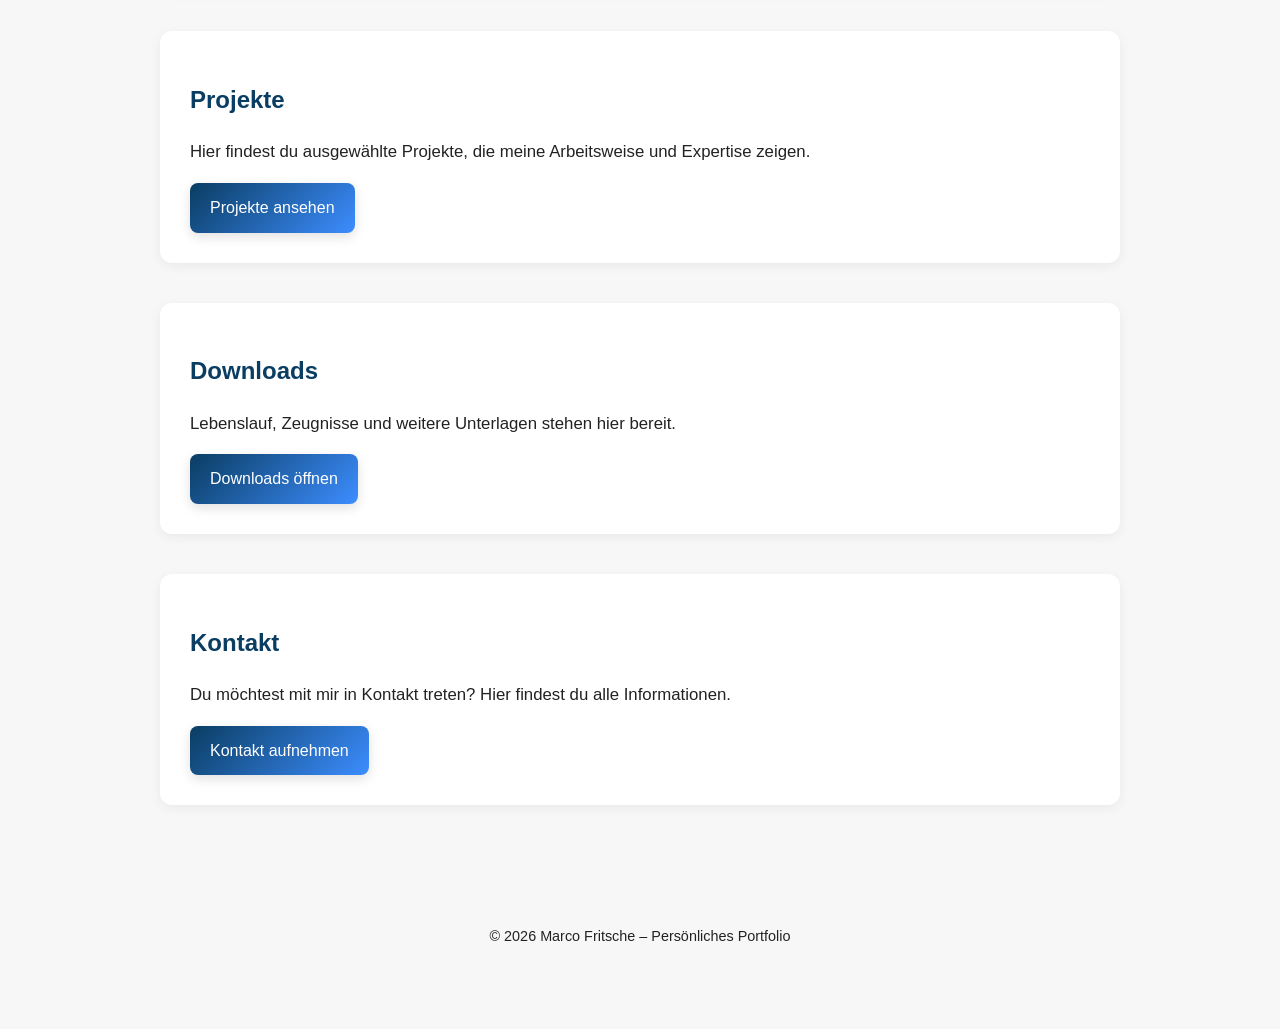
==== commit 9a4dd911: "ordnerstruktur neu" ====
--- a/index.html
+++ b/index.html
@@ -12,6 +12,8 @@
   <link rel="stylesheet" href="css/style.css">
 </head>
 <body>
+
+<a class="skip-link" href="#main-content">Zum Inhalt springen</a>
 
 <!-- Marquee -->
 <div class="marquee-wrapper">
@@ -39,9 +41,9 @@
   </div>
 </div>
 
-<button id="theme-toggle" class="theme-btn">🌙 Dark Mode</button>
+<button id="theme-toggle" class="theme-btn" aria-label="Darstellung zwischen Dark Mode und Light Mode umschalten" aria-pressed="false">🌙 Dark Mode</button>
   
-<nav>
+<nav aria-label="Hauptnavigation">
   <ul>
     <li><a href="index.html">Start</a></li>
     <li><a href="pages/ueber-mich.html">Über mich</a></li>
@@ -59,7 +61,7 @@
     <div class="hero-text fade-in">
       <h1>Willkommen auf meinem Portfolio</h1>
       <p>Ich heisse Marco Fritsche, bin angehender Applikationsentwickler an der 
-        <a href="https://www.wiss.ch/de-CH" target="_blank"><em>WISS Schulen für Wirtschaft Informatik Immobilien AG</em></a> 
+        <a href="https://www.wiss.ch/de-CH" target="_blank" rel="noopener noreferrer"><em>WISS Schulen für Wirtschaft Informatik Immobilien AG</em></a> 
         und motiviert, mein Wissen in einem Praktikum praktisch zu vertiefen und meine Leidenschaft zum Beruf zu machen.
       </p>
     </div>
@@ -72,7 +74,7 @@
 </header>
 
 <!-- Hauptinhalt -->
-<main class="page">
+<main id="main-content" class="page">
 
   <section class="info-accent fade-in">
     <h2>Aktueller Stand der Webseite</h2>
@@ -128,9 +130,11 @@
     const isDark = document.body.classList.contains('dark');
     localStorage.setItem('theme', isDark ? 'dark' : 'light');
     toggle.textContent = isDark ? '☀️ Light Mode' : '🌙 Dark Mode';
+    toggle.setAttribute('aria-pressed', isDark ? 'true' : 'false');
   });
 
   toggle.textContent = document.body.classList.contains('dark') ? '☀️ Light Mode' : '🌙 Dark Mode';
+  toggle.setAttribute('aria-pressed', document.body.classList.contains('dark') ? 'true' : 'false');
 </script>
 
 <!-- Fade-In Script -->
--- a/css/style.css
+++ b/css/style.css
@@ -3,6 +3,7 @@
 ------------------------------------ */
 :root {
   --bg: #F7F7F7;
+  --surface: #F7F7F7;
   --text: #222;
   --card: #FFFFFF;
   --nav-bg: #FFFFFF;
@@ -13,6 +14,7 @@
 
 .dark {
   --bg: #0E1117;
+  --surface: #0E1117;
   --text: #E6E6E6;
   --card: #161B22;
   --nav-bg: #161B22;
@@ -34,6 +36,23 @@
   transition: background-color 0.35s ease, color 0.35s ease;
 }
 
+.skip-link {
+  position: absolute;
+  left: 16px;
+  top: -100px;
+  background: var(--accent);
+  color: #fff;
+  padding: 10px 14px;
+  border-radius: 8px;
+  text-decoration: none;
+  z-index: 999;
+  transition: top 0.2s ease;
+}
+
+.skip-link:focus {
+  top: 16px;
+}
+
 h1, h2, h3 {
   font-weight: 600;
   color: var(--accent);
@@ -88,6 +107,13 @@
 nav a:hover {
   background-color: var(--accent-light);
   color: white;
+}
+
+a:focus-visible,
+button:focus-visible {
+  outline: 3px solid var(--accent-light);
+  outline-offset: 3px;
+  border-radius: 8px;
 }
 
 
@@ -502,3 +528,16 @@
   opacity: 1;
   transform: translateY(0);
 }
+
+@media (prefers-reduced-motion: reduce) {
+  * {
+    animation: none !important;
+    transition: none !important;
+    scroll-behavior: auto !important;
+  }
+
+  .fade-in {
+    opacity: 1;
+    transform: none;
+  }
+}
